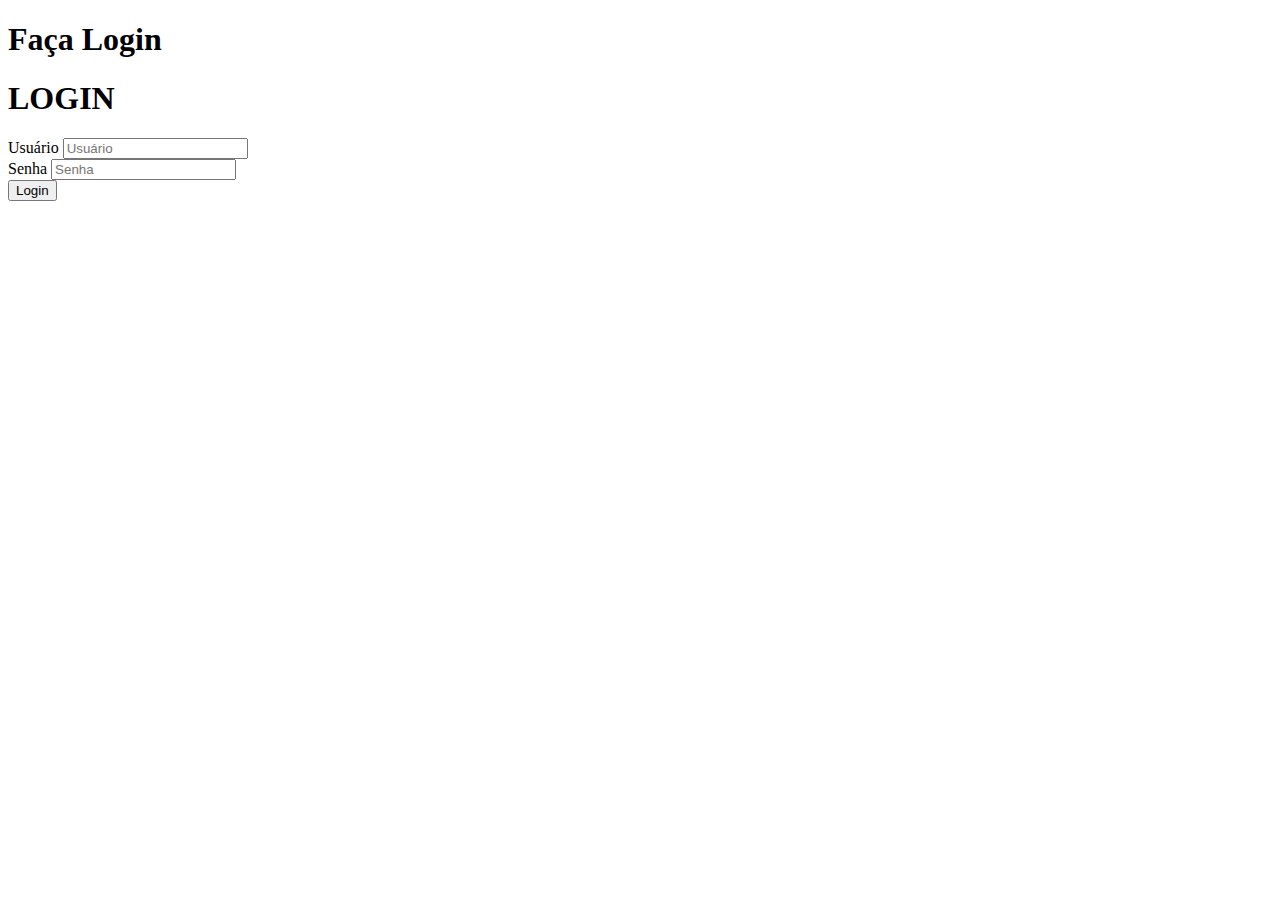
==== index.html @ b2c93f49 "Início da tela de login" ====
<!DOCTYPE html>
<html lang="pt-br">
  <head>
    <meta charset="UTF-8" />
    <meta http-equiv="X-UA-Compatible" content="IE=edge" />
    <meta name="viewport" content="width=device-width, initial-scale=1.0" />
    <title>Tela de Login</title>
  </head>
  <body>
    <div class="main-login">
      <div class="left-login">
        <h1>Faça Login</h1>
      </div>
      <div class="right-login">
        <div class="card-login">
            <h1>LOGIN</h1>
            <div class="textfield">
                <label for="usuario">Usuário</label>
                <input type="text" name="usuario" placeholder="Usuário">
            </div>

            <div class="textfield">
                <label for="senha">Senha</label>
                <input type="password" name="senha" placeholder="Senha">
            </div>
            <button class="btn-login">Login</button>
        </div>
      </div>
    </div>
  </body>
</html>
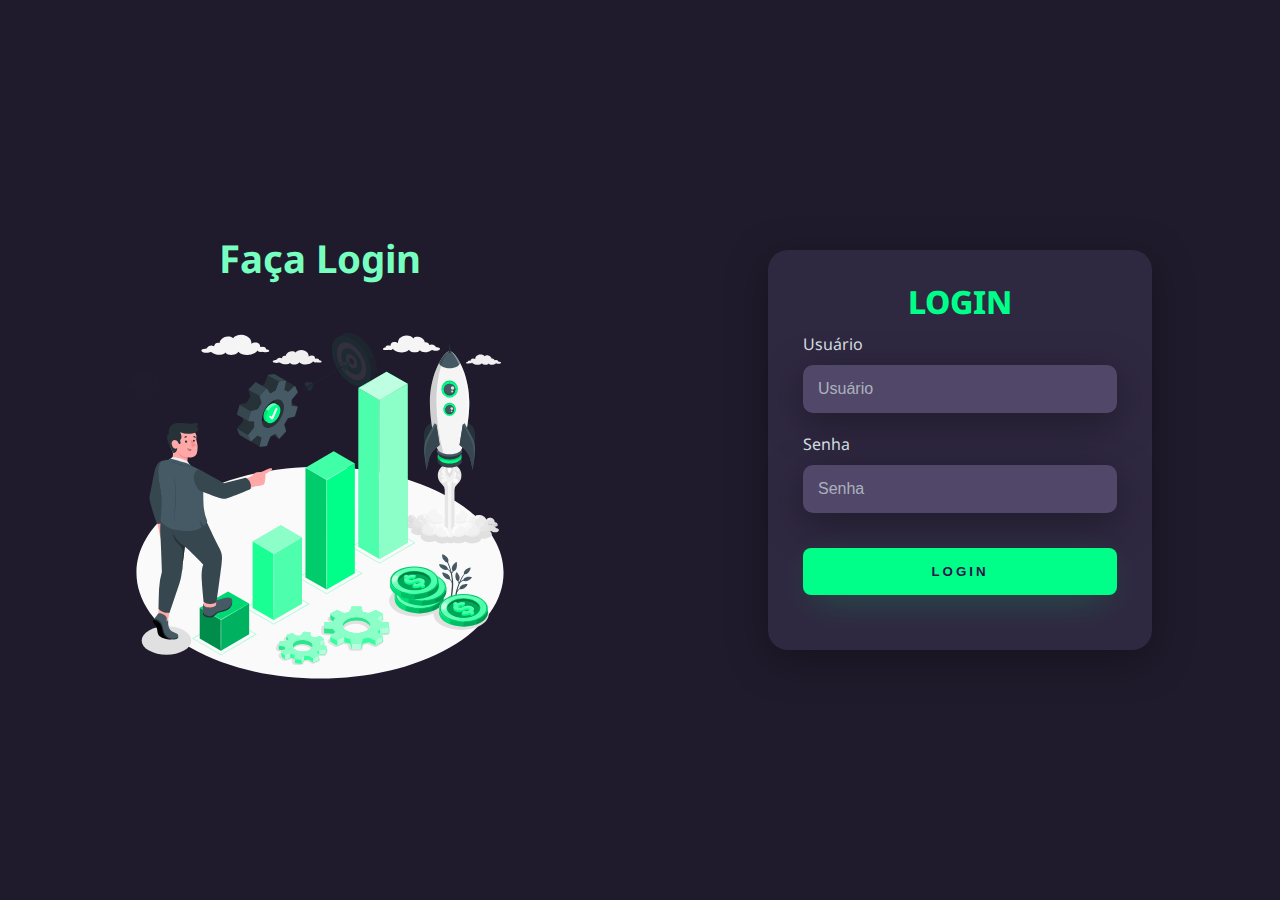
==== commit c12c5f65: "Tela de login finalizada" ====
--- a/index.html
+++ b/index.html
@@ -4,12 +4,14 @@
     <meta charset="UTF-8" />
     <meta http-equiv="X-UA-Compatible" content="IE=edge" />
     <meta name="viewport" content="width=device-width, initial-scale=1.0" />
+    <link rel="stylesheet" href="style.css">
     <title>Tela de Login</title>
   </head>
   <body>
     <div class="main-login">
       <div class="left-login">
         <h1>Faça Login</h1>
+        <img src="buuh.svg" class="left-login-image" alt="buuh animação">
       </div>
       <div class="right-login">
         <div class="card-login">
--- a/style.css
+++ b/style.css
@@ -0,0 +1,140 @@
+@import url('https://fonts.googleapis.com/css2?family=Noto+Sans:wght@400;700&display=swap');
+
+body {
+    margin: 0;
+    font-family: 'Noto Sans', sans-serif;
+}
+
+body * {
+    box-sizing: border-box;
+}
+
+.main-login {
+    width: 100vw;
+    height: 100vh;
+    background: #201b2c;
+    display: flex;
+    justify-content: center;
+    align-items: center;
+}
+
+.left-login{
+    width: 50vw;
+    height: 100vh;
+    display: flex;
+    justify-content: center;
+    align-items: center;
+    flex-direction: column;
+}
+
+.left-login > h1 {
+    font-size: 3vw;
+    color: #77ffc0;
+}
+
+.left-login-image {
+    width: 30vw;
+}
+
+.right-login{
+    width: 50vw;
+    height: 100vh;
+    display: flex;
+    justify-content: center;
+    align-items: center;
+}
+
+.card-login{
+    width: 60%;
+    display: flex;
+    justify-content: center;
+    align-items: center;
+    flex-direction: column;
+    padding: 30px 35px;
+    background: #2f2841;
+    border-radius: 20px;
+    box-shadow: 0px 10px 40px #00000056;
+}
+
+.card-login > h1 {
+    color: #00ff88;
+    font-weight: 800;
+    margin: 0;
+}
+
+.textfield {
+    width: 100%;
+    display: flex;
+    justify-content: center;
+    align-items: flex-start;
+    flex-direction: column;
+    margin: 10px 0px;
+}
+
+.textfield > input {
+    width: 100%;
+    border: none;
+    border-radius: 10px;
+    padding: 15px;
+    background: #514869;
+    color: #f0ffffde;
+    font-size: 12pt;
+    box-shadow: 0px 10px 40px #00000056;
+    outline: none;
+    box-sizing: border-box;
+}
+
+.textfield > label {
+    color: #f0ffffde;
+    margin-bottom: 10px;
+}
+
+.textfield > input::placeholder {
+    color: #f0ffff94;
+}
+
+.btn-login{
+    width: 100%;
+    padding: 16px 0px;
+    margin: 25px;
+    border: none;
+    border-radius: 8px;
+    outline: none;
+    text-transform: uppercase;
+    font-weight: 800;
+    letter-spacing: 3px;
+    color: #2b134b;
+    background: #00ff88;
+    cursor: pointer;
+    box-shadow: 0px 10px 40px -12px #00ff8052;
+}
+
+@media only screen and (max-width: 950px){
+    .card-login {
+        width: 85%;
+    }
+}
+
+
+@media only screen and (max-width: 600px){
+    .main-login {
+        flex-direction:column;
+    }
+    .left-login {
+     width: 100%;
+     height: auto;   
+    }
+    .left-login > h1 {
+        display: none;
+    }
+    .rigth-login {
+     width: 100%;
+     height: auto;   
+    }
+    .left-login-image {
+        width: 50vw;
+    }
+    .card-login {
+        width: 90%;
+    }
+}
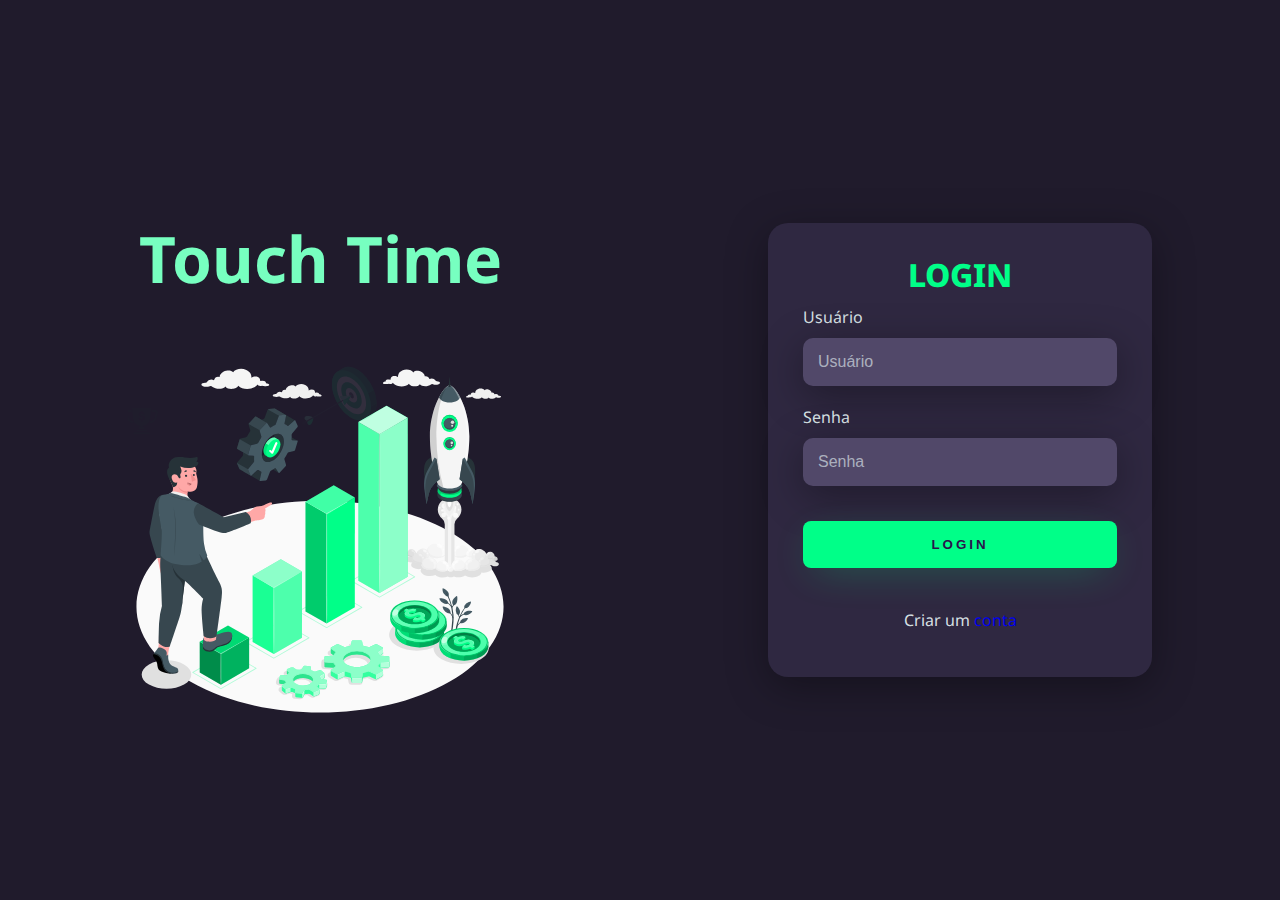
==== commit 105cab08: "Implementação Create" ====
--- a/index.html
+++ b/index.html
@@ -10,7 +10,7 @@
   <body>
     <div class="main-login">
       <div class="left-login">
-        <h1>Faça Login</h1>
+        <h1>Touch Time</h1>
         <img src="buuh.svg" class="left-login-image" alt="buuh animação">
       </div>
       <div class="right-login">
@@ -26,6 +26,7 @@
                 <input type="password" name="senha" placeholder="Senha">
             </div>
             <button class="btn-login">Login</button>
+            <p>Criar um <a class="links" href="register.html">conta</a></p>
         </div>
       </div>
     </div>
--- a/style.css
+++ b/style.css
@@ -7,6 +7,7 @@
 
 body * {
     box-sizing: border-box;
+    text-decoration: none;
 }
 
 .main-login {
@@ -28,8 +29,9 @@
 }
 
 .left-login > h1 {
-    font-size: 3vw;
+    font-size: 5vw;
     color: #77ffc0;
+    animation: slide 2.5s;
 }
 
 .left-login-image {
@@ -89,6 +91,10 @@
     margin-bottom: 10px;
 }
 
+p {
+    color: #f0ffffde;
+}
+
 .textfield > input::placeholder {
     color: #f0ffff94;
 }
@@ -115,7 +121,6 @@
     }
 }
 
-
 @media only screen and (max-width: 600px){
     .main-login {
         flex-direction:column;
@@ -138,3 +143,35 @@
         width: 90%;
     }
 }
+
+/* ------- Parte de efeitos do css --------  */
+
+@keyframes flipTitle {
+    from {
+      transform: rotateX(90deg);
+    }
+  
+    to {
+      transform: rotateX(0deg);
+    }
+  }
+  
+  @keyframes go-back {
+    0% {
+      transform: translateX(500px);
+    }
+  
+    100% {
+      transform: translateX(0);
+    }
+  }
+  
+  @keyframes slide {
+    from {
+      opacity: 0;
+    }
+  
+    to {
+      opacity: 1;
+    }
+  }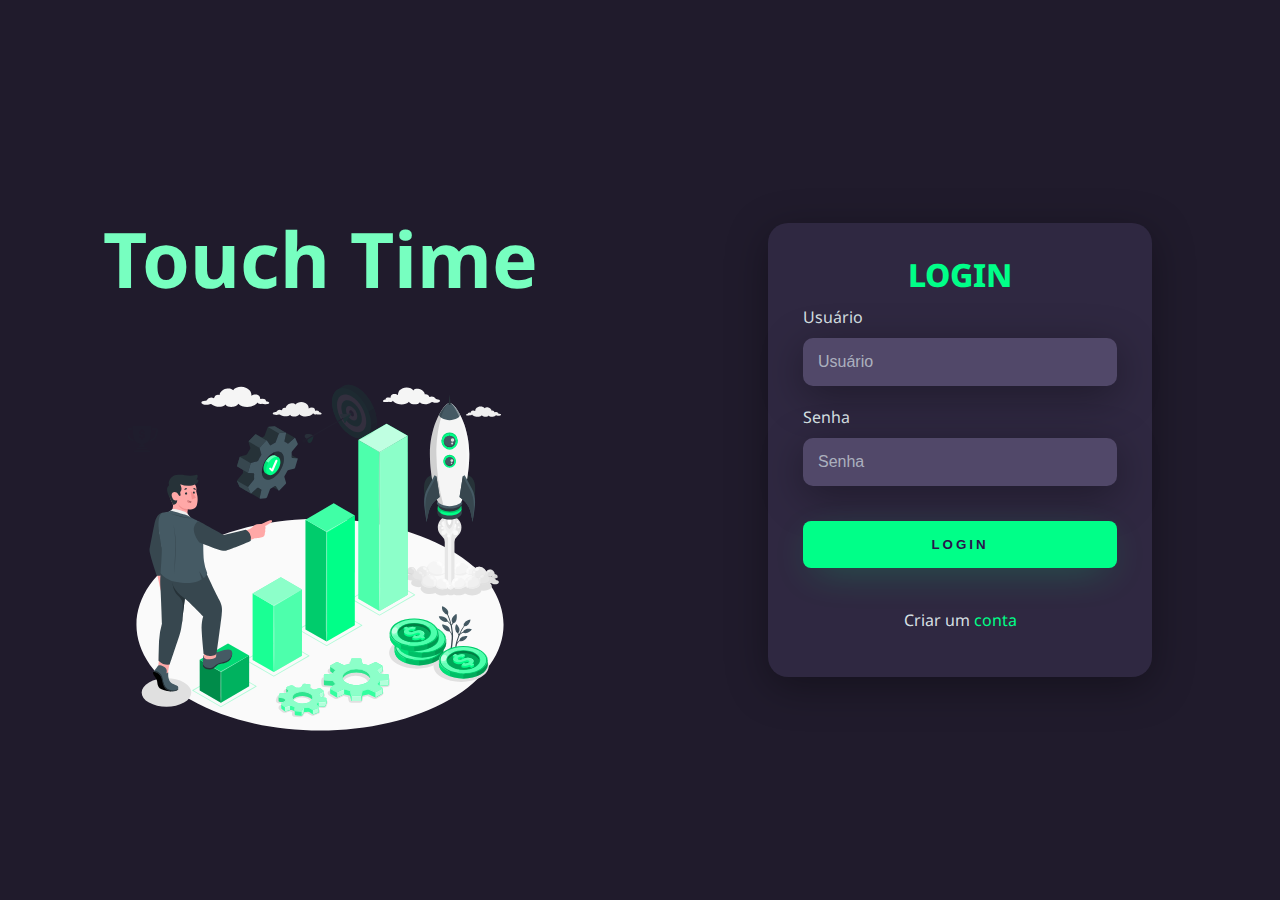
==== commit 12904356: "Finalizado o Caddastro" ====
--- a/index.html
+++ b/index.html
@@ -5,7 +5,7 @@
     <meta http-equiv="X-UA-Compatible" content="IE=edge" />
     <meta name="viewport" content="width=device-width, initial-scale=1.0" />
     <link rel="stylesheet" href="style.css">
-    <title>Tela de Login</title>
+    <title>Login</title>
   </head>
   <body>
     <div class="main-login">
--- a/style.css
+++ b/style.css
@@ -29,9 +29,9 @@
 }
 
 .left-login > h1 {
-    font-size: 5vw;
+    font-size: 6vw;
     color: #77ffc0;
-    animation: slide 2.5s;
+    
 }
 
 .left-login-image {
@@ -56,6 +56,7 @@
     background: #2f2841;
     border-radius: 20px;
     box-shadow: 0px 10px 40px #00000056;
+    animation: go-back 2.0s;
 }
 
 .card-login > h1 {
@@ -93,6 +94,10 @@
 
 p {
     color: #f0ffffde;
+}
+
+p a {
+    color: #00ff88;
 }
 
 .textfield > input::placeholder {
@@ -158,7 +163,7 @@
   
   @keyframes go-back {
     0% {
-      transform: translateX(500px);
+      transform: translateX(635px);
     }
   
     100% {
@@ -168,7 +173,7 @@
   
   @keyframes slide {
     from {
-      opacity: 0;
+      opacity: -5;
     }
   
     to {
